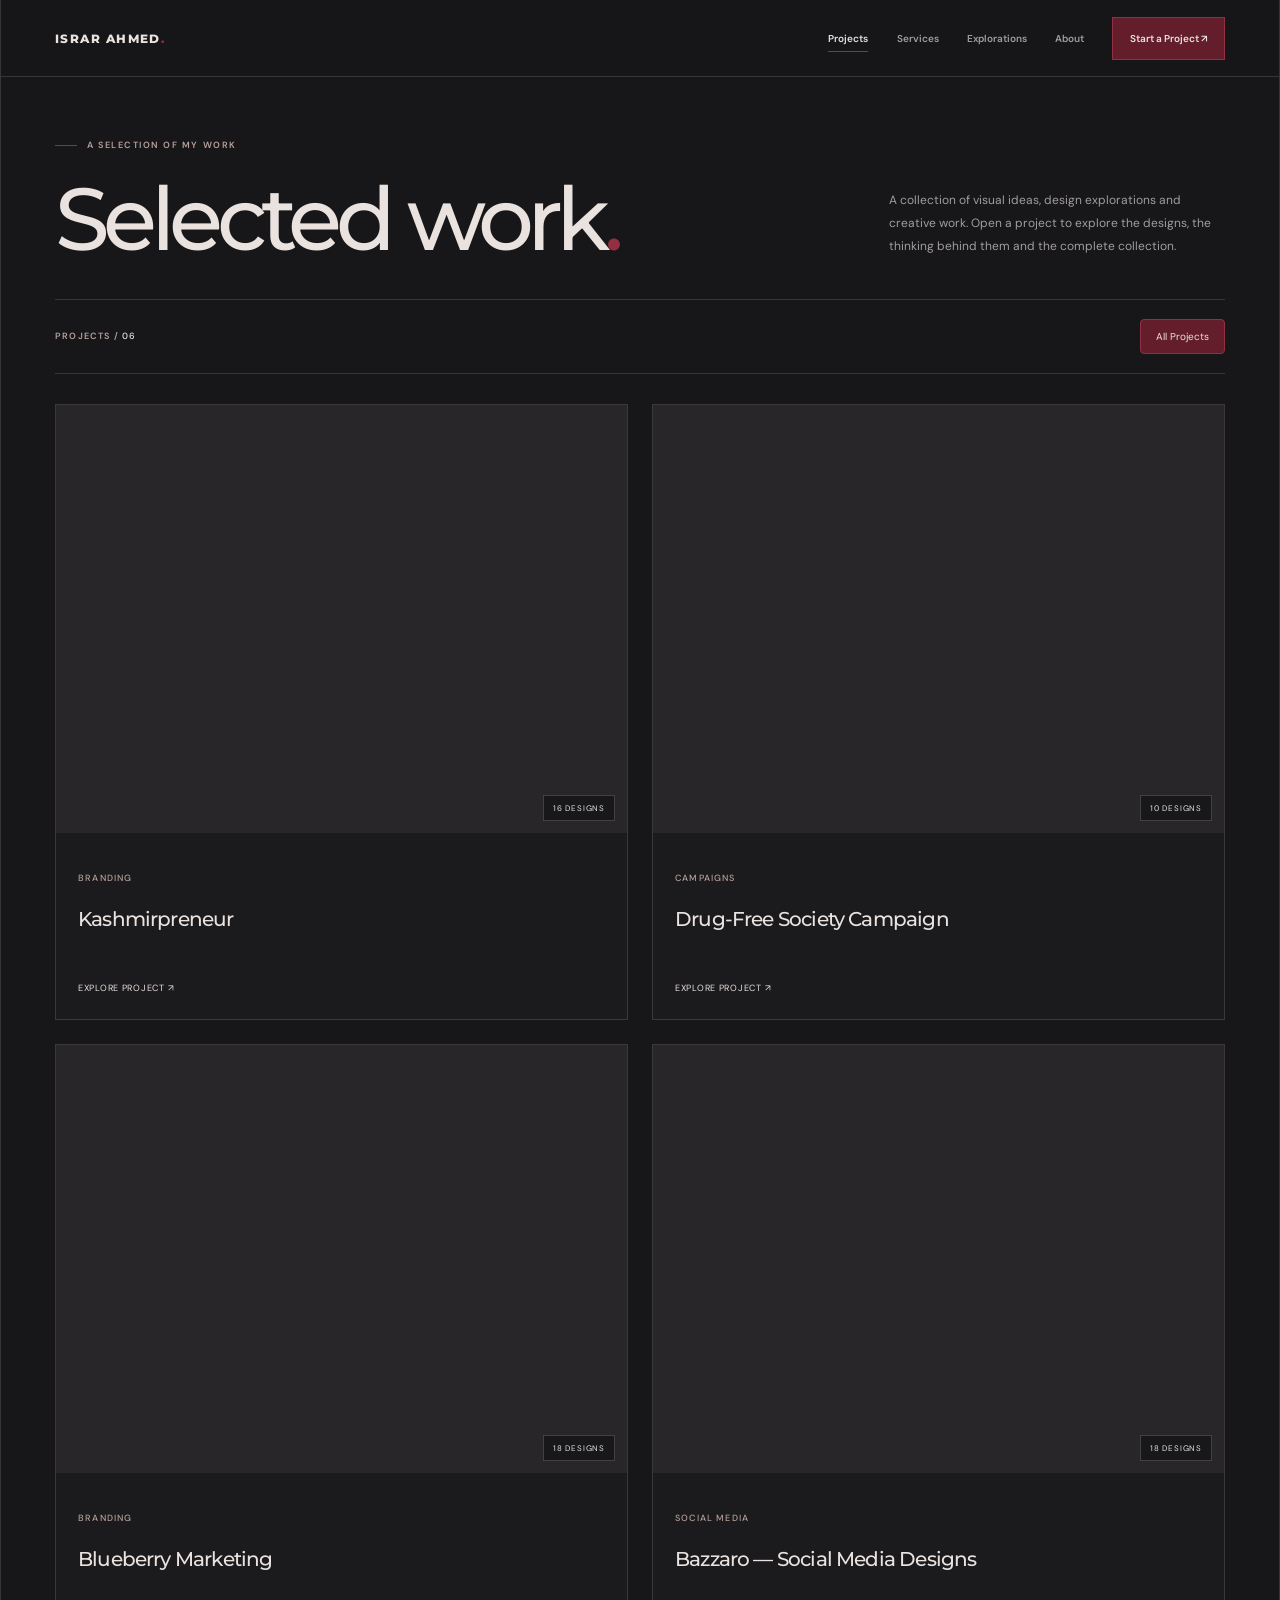
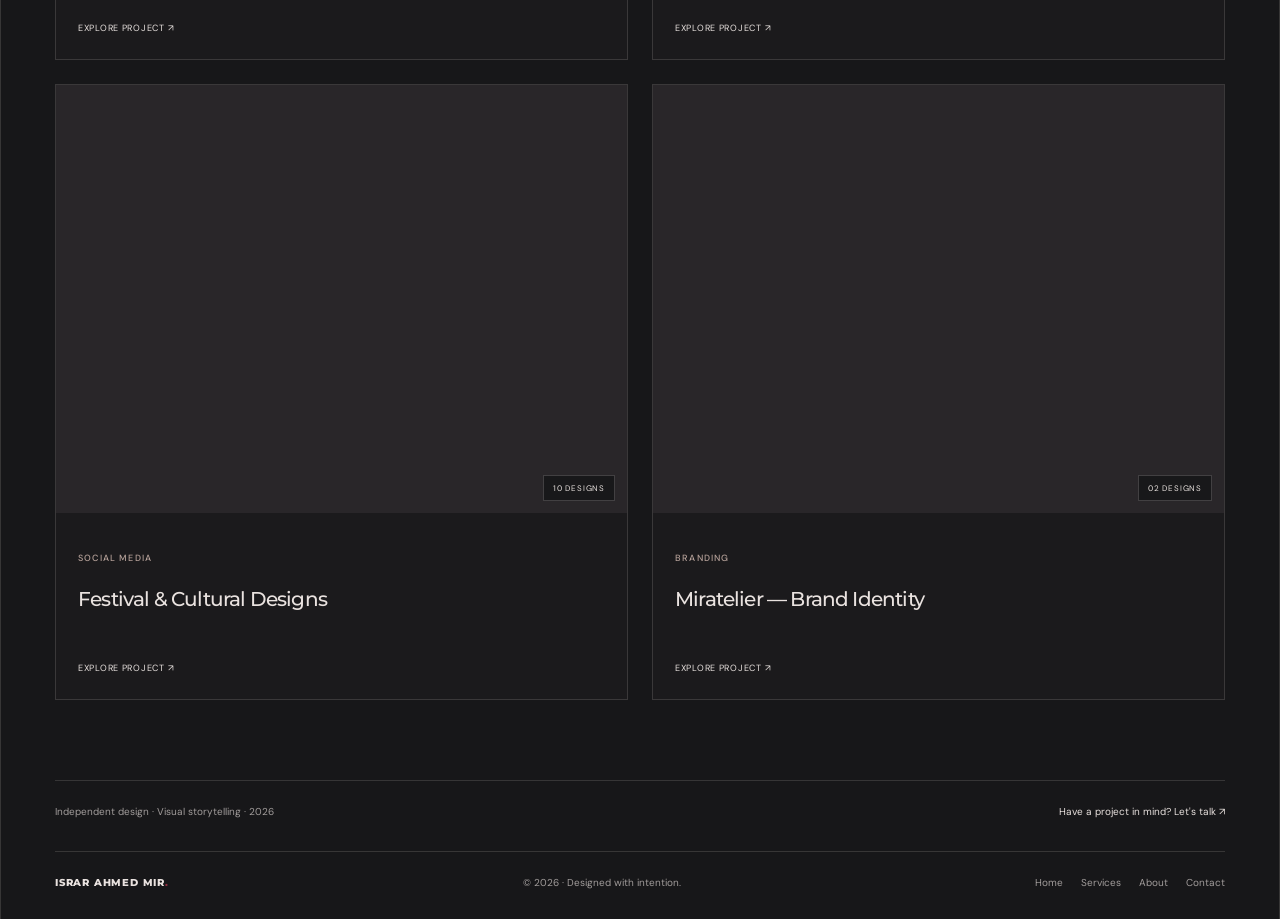
==== project.html @ 2434c694 "Add files via upload" ====
<!DOCTYPE html>
<html lang="en">
<head>
  <meta charset="UTF-8">
  <meta name="viewport" content="width=device-width, initial-scale=1.0">
  <meta name="theme-color" content="#171719">
  <meta name="description" content="Explore graphic design, brand identity, campaigns and visual storytelling by Israr Ahmed Mir.">
  <title>Selected Projects — Israr Ahmed Mir</title>

  <link rel="stylesheet" href="css/style.css">
  <link rel="stylesheet" href="css/projects.css">

  <link rel="preconnect" href="https://fonts.googleapis.com">
  <link rel="preconnect" href="https://fonts.gstatic.com" crossorigin>
  <link href="https://fonts.googleapis.com/css2?family=DM+Sans:wght@400;500;600;700&family=Montserrat:wght@400;500;600;700;800&display=swap" rel="stylesheet">

  <style>
    :root {
      --bg: #171719;
      --crimson: #641E2B;
      --ruby: #922F40;
      --charcoal: #292629;
      --ivory: #E9E2DF;
      --taupe: #B7A29A;
      --muted: rgba(233, 226, 223, .66);
      --line: rgba(233, 226, 223, .15);
      --content-width: 1260px;
    }

    * {
      box-sizing: border-box;
    }

    html {
      scroll-behavior: smooth;
      scroll-padding-top: 100px;
    }

    body {
      margin: 0;
      background: var(--bg);
      color: var(--ivory);
      font-family: "DM Sans", sans-serif;
      -webkit-font-smoothing: antialiased;
    }

    a {
      color: inherit;
      text-decoration: none;
    }

    .site-frame {
      width: min(100%, 1480px);
      min-height: 100vh;
      margin-inline: auto;
      border-inline: 1px solid var(--line);
      overflow: clip;
    }

    .container,
    .nav-inner {
      width: min(calc(100% - 108px), var(--content-width));
      margin-inline: auto;
    }

    /* HEADER — matches the other portfolio pages */

    .site-header {
      position: sticky;
      top: 0;
      z-index: 100;
      background: rgba(23, 23, 25, .94);
      backdrop-filter: blur(16px);
      border-bottom: 1px solid var(--line);
    }

    .nav-inner {
      min-height: 76px;
      display: flex;
      align-items: center;
      justify-content: space-between;
      gap: 24px;
    }

    .brand {
      flex-shrink: 0;
      font-family: "Montserrat", sans-serif;
      font-size: 12px;
      font-weight: 800;
      letter-spacing: .12em;
    }

    .brand-dot {
      color: var(--ruby);
    }

    .nav-links {
      display: flex;
      align-items: center;
      gap: clamp(18px, 2.2vw, 34px);
    }

    .nav-links a {
      position: relative;
      padding: 12px 0;
      color: var(--muted);
      font-size: 10px;
      font-weight: 600;
      transition: color .25s ease;
    }

    .nav-links a:not(.nav-cta)::after {
      content: "";
      position: absolute;
      right: 0;
      bottom: 5px;
      left: 0;
      height: 1px;
      background: var(--ruby);
      transform: scaleX(0);
      transform-origin: left;
      transition: transform .3s ease;
    }

    .nav-links a:hover,
    .nav-links a.active {
      color: var(--ivory);
    }

    .nav-links a:hover::after,
    .nav-links a.active::after {
      transform: scaleX(1);
    }

    .nav-links .nav-cta {
      padding: 14px 17px;
      border: 1px solid var(--ruby);
      background: var(--crimson);
      color: var(--ivory);
      transition: background .25s ease;
    }

    .nav-links .nav-cta:hover {
      background: var(--ruby);
    }

    .menu-toggle {
      display: none;
      width: 42px;
      height: 42px;
      border: 1px solid var(--line);
      background: transparent;
      color: var(--ivory);
      font-size: 21px;
      cursor: pointer;
    }

    /* PAGE INTRO */

    .projects-page {
      padding-top: 62px;
    }

    .page-kicker {
      display: flex;
      align-items: center;
      gap: 10px;
      margin: 0;
      color: var(--taupe);
      font-size: 9px;
      font-weight: 600;
      letter-spacing: .17em;
      text-transform: uppercase;
    }

    .page-kicker::before {
      content: "";
      width: 22px;
      height: 1px;
      background: var(--ruby);
    }

    .page-heading {
      display: grid;
      grid-template-columns: minmax(0, 1fr) minmax(170px, .42fr);
      align-items: end;
      gap: 35px;
      padding: 23px 0 35px;
    }

    .page-heading h1 {
      max-width: 800px;
      margin: 0;
      font-family: "Montserrat", sans-serif;
      font-size: clamp(52px, 7vw, 88px);
      font-weight: 500;
      line-height: 1.02;
      letter-spacing: -.075em;
    }

    .page-heading h1 span {
      color: var(--ruby);
    }

    .page-description {
      max-width: 430px;
      margin: 0 0 5px auto;
      color: var(--muted);
      font-size: 12px;
      line-height: 1.95;
    }

    /* DIVIDER AND SINGLE ALL-PROJECTS OPTION */

    .projects-toolbar {
      display: flex;
      justify-content: space-between;
      align-items: center;
      gap: 22px;
      padding: 19px 0;
      border-top: 1px solid var(--line);
      border-bottom: 1px solid var(--line);
    }

    .project-count {
      margin: 0;
      color: var(--taupe);
      font-size: 9px;
      font-weight: 600;
      letter-spacing: .13em;
      text-transform: uppercase;
    }

    .project-count strong {
      color: var(--ivory);
      font-weight: 500;
    }

    .project-filters {
      display: flex;
      align-items: center;
      gap: 0;
    }

    .project-filter {
      display: inline-flex;
      align-items: center;
      justify-content: center;
      min-height: 35px;
      padding: 0 15px;
      border: 1px solid var(--ruby);
      background: var(--crimson);
      color: var(--ivory);
      font: inherit;
      font-size: 10px;
      cursor: default;
    }

    /* PROJECT GRID — remove old tilted-folder decoration */

    #projects-grid,
    #projectsGrid,
    .projects-grid,
    .project-grid,
    #project-grid,
    #projects-container {
      display: grid;
      grid-template-columns: repeat(2, minmax(0, 1fr));
      align-items: stretch;
      gap: 24px;
      padding: 30px 0 80px;
    }

    .folder-grid {
      grid-template-columns: repeat(2, minmax(0, 1fr)) !important;
    }

    .folder-card,
    .project-card {
      position: relative;
      min-width: 0;
      overflow: hidden;
      border: 1px solid var(--line);
      border-radius: 0;
      background: #1B1A1C;
      box-shadow: none;
      transform: none;
      transition:
        border-color .3s ease,
        background .3s ease,
        transform .3s ease;
      animation: card-enter .65s both;
      animation-delay: calc(var(--card-index, 0) * 70ms);
    }

    .folder-card:hover,
    .project-card:hover {
      border-color: rgba(146, 47, 64, .8);
      background: #201D1F;
      transform: translateY(-4px);
      box-shadow: none;
    }

    .folder-link {
      display: flex;
      height: 100%;
      flex-direction: column;
      color: inherit;
    }

    /* Turn the old layered folder into a clean image area */

    .folder-artwork {
      position: relative;
      display: flex;
      align-items: center;
      justify-content: center;
      width: 100%;
      aspect-ratio: 4 / 3;
      overflow: hidden;
      padding: 0;
      border: 0;
      background: var(--charcoal);
      isolation: isolate;
    }

    .folder-tab,
    .folder-back,
    .folder-open-label {
      display: none !important;
    }

    .folder-front {
      position: absolute !important;
      inset: 0 !important;
      display: flex !important;
      align-items: center;
      justify-content: center;
      width: 100% !important;
      height: 100% !important;
      padding: 0 !important;
      overflow: hidden;
      border: 0 !important;
      background: transparent !important;
      box-shadow: none !important;
      transform: none !important;
    }

    .folder-front img,
    .folder-artwork > img:not(.folder-back),
    .folder-front img:not(.image-not-found) {
      display: block;
      width: 100%;
      height: 100%;
      max-width: 100%;
      max-height: 100%;
      object-fit: contain;
      object-position: center;
      padding: 0;
      border: 0;
      background: var(--charcoal);
      box-shadow: none;
      transform: none;
      transition: transform .55s ease;
    }

    .folder-card:hover .folder-front img {
      transform: scale(1.025);
    }

    .folder-front img.image-not-found {
      visibility: hidden;
    }

    .folder-count {
      position: absolute;
      right: 12px;
      bottom: 12px;
      z-index: 3;
      padding: 7px 9px;
      border: 1px solid rgba(233, 226, 223, .2);
      background: rgba(23, 23, 25, .9);
      color: var(--ivory);
      font-size: 8px;
      letter-spacing: .1em;
    }

    .folder-information {
      display: flex;
      flex: 1;
      flex-direction: column;
      align-items: flex-start;
      padding: 23px 22px 25px;
    }

    .folder-category {
      color: var(--taupe);
      font-size: 9px;
      font-weight: 500;
      letter-spacing: .13em;
      text-transform: uppercase;
    }

    .folder-information h2 {
      margin: 13px 0 10px;
      color: var(--ivory);
      font-family: "Montserrat", sans-serif;
      font-size: clamp(17px, 1.6vw, 22px);
      font-weight: 500;
      line-height: 1.4;
      letter-spacing: -.04em;
    }

    .project-preview {
      max-width: 520px;
      margin: 0;
      color: var(--muted);
      font-size: 11px;
      line-height: 1.9;
    }

    .folder-information::after {
      content: "EXPLORE PROJECT  ↗";
      display: block;
      margin-top: 22px;
      color: var(--ivory);
      font-size: 9px;
      letter-spacing: .08em;
      transition: color .25s ease;
    }

    .folder-card:hover .folder-information::after {
      color: var(--ruby);
    }

    .projects-empty {
      grid-column: 1 / -1;
      padding: 40px 0;
      color: var(--muted);
      font-size: 13px;
    }

    /* BOTTOM NOTE */

    .projects-footer-note {
      display: flex;
      justify-content: space-between;
      align-items: center;
      gap: 20px;
      padding: 22px 0 30px;
      border-top: 1px solid var(--line);
      color: var(--muted);
      font-size: 10px;
      line-height: 1.8;
    }

    .projects-footer-note a {
      color: var(--ivory);
      transition: color .25s ease;
    }

    .projects-footer-note a:hover {
      color: var(--taupe);
    }

    /* FOOTER */

    .site-footer {
      display: flex;
      justify-content: space-between;
      align-items: center;
      flex-wrap: wrap;
      gap: 20px;
      padding: 24px 0 30px;
      border-top: 1px solid var(--line);
    }

    .footer-brand {
      font-family: "Montserrat", sans-serif;
      font-size: 10px;
      font-weight: 800;
      letter-spacing: .08em;
    }

    .site-footer p {
      margin: 0;
      color: var(--muted);
      font-size: 10px;
    }

    .footer-links {
      display: flex;
      flex-wrap: wrap;
      gap: 18px;
    }

    .footer-links a {
      color: var(--muted);
      font-size: 10px;
      transition: color .25s ease;
    }

    .footer-links a:hover {
      color: var(--ivory);
    }

    /* ANIMATIONS */

    .reveal {
      opacity: 0;
      transform: translateY(22px);
      transition:
        opacity .7s ease,
        transform .7s cubic-bezier(.2, .7, .2, 1);
    }

    .reveal.is-visible {
      opacity: 1;
      transform: translateY(0);
    }

    @keyframes card-enter {
      from {
        opacity: 0;
        transform: translateY(16px);
      }
      to {
        opacity: 1;
        transform: translateY(0);
      }
    }

    /* TABLET */

    @media (max-width: 900px) {
      .container,
      .nav-inner {
        width: calc(100% - 64px);
      }

      .page-heading {
        grid-template-columns: 1fr;
        gap: 20px;
      }

      .page-description {
        margin: 0;
      }

      #projects-grid,
      #projectsGrid,
      .projects-grid,
      .project-grid,
      #project-grid,
      #projects-container,
      .folder-grid {
        grid-template-columns: repeat(2, minmax(0, 1fr)) !important;
        gap: 16px;
      }

      .folder-information {
        padding: 19px 16px 21px;
      }
    }

    /* MOBILE */

    @media (max-width: 680px) {
      html {
        scroll-padding-top: 78px;
      }

      .container,
      .nav-inner {
        width: calc(100% - 40px);
      }

      .nav-inner {
        min-height: 70px;
      }

      .menu-toggle {
        display: inline-flex;
        align-items: center;
        justify-content: center;
      }

      .nav-links {
        position: absolute;
        top: 100%;
        right: 0;
        left: 0;
        display: none;
        flex-direction: column;
        align-items: stretch;
        gap: 0;
        padding: 12px 20px 20px;
        border-bottom: 1px solid var(--line);
        background: rgba(23, 23, 25, .98);
      }

      .nav-links.is-open {
        display: flex;
      }

      .nav-links a {
        padding: 14px 0;
        border-bottom: 1px solid rgba(233, 226, 223, .07);
      }

      .nav-links a::after {
        display: none;
      }

      .nav-links .nav-cta {
        margin-top: 10px;
        padding: 14px !important;
        text-align: center;
      }

      .projects-page {
        padding-top: 42px;
      }

      .page-heading {
        padding: 20px 0 26px;
      }

      .page-heading h1 {
        font-size: clamp(44px, 12vw, 65px);
      }

      .page-description {
        font-size: 11px;
      }

      .projects-toolbar {
        align-items: center;
      }

      #projects-grid,
      #projectsGrid,
      .projects-grid,
      .project-grid,
      #project-grid,
      #projects-container,
      .folder-grid {
        grid-template-columns: 1fr !important;
        gap: 18px;
        padding-top: 22px;
        padding-bottom: 50px;
      }

      .folder-artwork {
        aspect-ratio: 4 / 3;
      }

      .folder-information {
        padding: 20px 18px 22px;
      }

      .folder-information h2 {
        font-size: 20px;
      }

      .projects-footer-note,
      .site-footer {
        align-items: flex-start;
        flex-direction: column;
      }
    }

    @media (prefers-reduced-motion: reduce) {
      html {
        scroll-behavior: auto;
      }

      *,
      *::before,
      *::after {
        animation-duration: .01ms !important;
        animation-iteration-count: 1 !important;
        transition-duration: .01ms !important;
      }

      .reveal {
        opacity: 1;
        transform: none;
      }
    }
  </style>
</head>

<body>
  <div class="site-frame">

    <!-- HEADER: same navigation style, without Clients -->
    <header class="site-header">
      <nav class="nav-inner" aria-label="Main navigation">
        <a class="brand" href="index.html">
          ISRAR AHMED<span class="brand-dot">.</span>
        </a>

        <button
          class="menu-toggle"
          id="menuToggle"
          type="button"
          aria-label="Open navigation menu"
          aria-expanded="false"
          aria-controls="mainNavigation"
        >☰</button>

        <div class="nav-links" id="mainNavigation">
          <a class="active" href="projects.html">Projects</a>
          <a href="services.html">Services</a>
          <a href="projects.html#projects-grid">Explorations</a>
          <a href="about.html">About</a>
          <a href="contact.html" class="nav-cta">Start a Project ↗</a>
        </div>
      </nav>
    </header>

    <main class="container projects-page">

      <!-- PAGE TITLE -->
      <section aria-labelledby="pageTitle">
        <p class="page-kicker reveal">A SELECTION OF MY WORK</p>

        <div class="page-heading reveal">
          <h1 id="pageTitle">
            Selected work<span>.</span>
          </h1>

          <p class="page-description">
            A collection of visual ideas, design explorations and
            creative work. Open a project to explore the designs,
            the thinking behind them and the complete collection.
          </p>
        </div>
      </section>

      <!-- DIVIDER, COUNT AND ONE OPTION ONLY -->
      <section aria-label="Project collection">
        <div class="projects-toolbar reveal">
          <p class="project-count">
            PROJECTS / <strong id="projectCount">06</strong>
          </p>

          <div class="project-filters" aria-label="Project selection">
            <span class="project-filter" aria-current="true">
              All Projects
            </span>
          </div>
        </div>

        <!-- projects.js inserts your existing project folders here -->
        <div id="projects-grid" class="folder-grid"></div>

        <div class="projects-footer-note reveal">
          <span>Independent design · Visual storytelling · 2026</span>
          <a href="services.html">Have a project in mind? Let's talk ↗</a>
        </div>
      </section>

      <footer class="site-footer">
        <a class="footer-brand" href="index.html">
          ISRAR AHMED MIR<span class="brand-dot">.</span>
        </a>

        <p>© <span id="currentYear">2026</span> · Designed with intention.</p>

        <div class="footer-links">
          <a href="index.html">Home</a>
          <a href="services.html">Services</a>
          <a href="about.html">About</a>
          <a href="index.html#contact">Contact</a>
        </div>
      </footer>

    </main>
  </div>

  <!-- Existing project data and detail-link logic -->
  <script src="js/projects.js"></script>

  <script>
    /* MOBILE NAVIGATION */
    const menuToggle = document.getElementById("menuToggle");
    const mainNavigation = document.getElementById("mainNavigation");

    menuToggle.addEventListener("click", () => {
      const isOpen = mainNavigation.classList.toggle("is-open");

      menuToggle.setAttribute("aria-expanded", String(isOpen));
      menuToggle.setAttribute(
        "aria-label",
        isOpen ? "Close navigation menu" : "Open navigation menu"
      );
      menuToggle.textContent = isOpen ? "×" : "☰";
    });

    mainNavigation.querySelectorAll("a").forEach((link) => {
      link.addEventListener("click", () => {
        mainNavigation.classList.remove("is-open");
        menuToggle.setAttribute("aria-expanded", "false");
        menuToggle.setAttribute("aria-label", "Open navigation menu");
        menuToggle.textContent = "☰";
      });
    });

    /* REVEAL ELEMENTS AS THEY ENTER THE VIEWPORT */
    const revealElements = document.querySelectorAll(".reveal");

    if ("IntersectionObserver" in window) {
      const revealObserver = new IntersectionObserver(
        (entries, observer) => {
          entries.forEach((entry) => {
            if (entry.isIntersecting) {
              entry.target.classList.add("is-visible");
              observer.unobserve(entry.target);
            }
          });
        },
        {
          threshold: 0.1,
          rootMargin: "0px 0px -25px 0px"
        }
      );

      revealElements.forEach((element) => {
        revealObserver.observe(element);
      });
    } else {
      revealElements.forEach((element) => {
        element.classList.add("is-visible");
      });
    }

    /* UPDATE THE PROJECT COUNT AFTER projects.js RENDERS THE CARDS */
    function updateProjectCount() {
      const grid = document.getElementById("projects-grid");
      const count = document.getElementById("projectCount");

      if (!grid || !count) return;

      const cards = grid.querySelectorAll(".folder-card, .project-card");
      count.textContent = String(cards.length).padStart(2, "0");
    }

    updateProjectCount();

    const projectGrid = document.getElementById("projects-grid");

    if (projectGrid && "MutationObserver" in window) {
      const projectObserver = new MutationObserver(updateProjectCount);
      projectObserver.observe(projectGrid, { childList: true });
    }

    /* CURRENT YEAR */
    document.getElementById("currentYear").textContent =
      new Date().getFullYear();
  </script>
</body>
</html>
---- css/projects.css ----
/* Project gallery: responsive folder layout */

* {
  box-sizing: border-box;
}

.projects-page,
.projects-main,
.projects-section {
  width: 100%;
  min-width: 0;
}

.projects-main,
.projects-section {
  max-width: 1440px;
  margin-inline: auto;
  padding-inline: clamp(20px, 4vw, 64px);
}

.folder-grid,
#projects-grid,
#projectsGrid,
.project-grid,
#project-grid,
#projects-container {
  display: grid;
  grid-template-columns: repeat(2, minmax(0, 1fr));
  gap: clamp(24px, 3vw, 48px);
  width: 100%;
  align-items: start;
}

.folder-card {
  min-width: 0;
  width: 100%;
  margin: 0;
}

.folder-link {
  display: block;
  color: inherit;
  text-decoration: none;
}

.folder-artwork {
  position: relative;
  width: 100%;
  aspect-ratio: 4 / 3;
  isolation: isolate;
  perspective: 1000px;
  margin-bottom: 16px;
}

.folder-tab {
  position: absolute;
  z-index: 0;
  left: 7%;
  top: 3%;
  width: 34%;
  height: 9%;
  border-radius: 8px 8px 0 0;
  background: #641e2b;
}

.folder-back {
  position: absolute;
  z-index: 1;
  top: 7%;
  left: 5%;
  width: 90%;
  height: 88%;
  object-fit: contain;
  object-position: center;
  padding: 4%;
  background: #292629;
  border: 1px solid rgba(233, 226, 223, 0.15);
  box-shadow: 0 12px 28px rgba(0, 0, 0, 0.25);
  transition: transform 300ms ease;
}

.folder-back-1 {
  transform: rotate(-5deg) translate(-2%, 1%);
}

.folder-back-2 {
  transform: rotate(4deg) translate(2%, 0);
}

.folder-front {
  position: absolute;
  z-index: 2;
  inset: 6% 7% 5% 7%;
  display: flex;
  align-items: center;
  justify-content: center;
  overflow: hidden;
  background: #292629;
  border: 1px solid rgba(233, 226, 223, 0.2);
  box-shadow: 0 18px 42px rgba(0, 0, 0, 0.3);
  transition: transform 300ms ease, box-shadow 300ms ease;
}

.folder-front img {
  display: block;
  width: 100%;
  height: 100%;
  object-fit: contain;
  object-position: center;
  background: #171719;
}

.folder-front img.image-not-found {
  display: none;
}

.folder-open-label,
.folder-count {
  position: absolute;
  z-index: 3;
  bottom: 8%;
  padding: 8px 10px;
  font-size: 10px;
  letter-spacing: 0.1em;
  color: #e9e2df;
  background: rgba(23, 23, 25, 0.88);
}

.folder-open-label {
  left: 9%;
  opacity: 0;
  transform: translateY(5px);
  transition: opacity 250ms ease, transform 250ms ease;
}

.folder-count {
  right: 9%;
}

.folder-information {
  display: grid;
  gap: 8px;
}

.folder-category {
  width: fit-content;
  color: #b7a29a;
  font-size: 10px;
  letter-spacing: 0.15em;
  text-transform: uppercase;
}

.folder-information h2 {
  margin: 0;
  color: #e9e2df;
  font-size: clamp(18px, 1.5vw, 24px);
  line-height: 1.2;
  font-weight: 500;
}

.folder-information p {
  max-width: 60ch;
  margin: 0;
  color: #b7a29a;
  font-size: 13px;
  line-height: 1.6;
}

.folder-link:hover .folder-front,
.folder-link:focus-visible .folder-front {
  transform: translateY(-5px);
  box-shadow: 0 24px 50px rgba(0, 0, 0, 0.4);
}

.folder-link:hover .folder-back-1,
.folder-link:focus-visible .folder-back-1 {
  transform: rotate(-8deg) translate(-4%, -1%);
}

.folder-link:hover .folder-back-2,
.folder-link:focus-visible .folder-back-2 {
  transform: rotate(7deg) translate(4%, -1%);
}

.folder-link:hover .folder-open-label,
.folder-link:focus-visible .folder-open-label {
  opacity: 1;
  transform: translateY(0);
}

.folder-link:focus-visible {
  outline: 2px solid #922f40;
  outline-offset: 5px;
}

.projects-empty {
  grid-column: 1 / -1;
  color: #b7a29a;
  padding-block: 48px;
}

/* Individual project page */

#project-detail,
.project-detail {
  width: 100%;
  max-width: 1440px;
  margin-inline: auto;
  padding: 32px clamp(20px, 4vw, 64px) 80px;
}

.detail-heading {
  max-width: 900px;
  margin-bottom: 40px;
}

.detail-back {
  display: inline-block;
  margin-bottom: 36px;
  color: #b7a29a;
  text-decoration: none;
  font-size: 11px;
  letter-spacing: 0.12em;
}

.detail-category {
  color: #b7a29a;
  font-size: 11px;
  letter-spacing: 0.15em;
  text-transform: uppercase;
}

.detail-heading h1 {
  margin: 8px 0 14px;
  color: #e9e2df;
  font-size: clamp(36px, 6vw, 76px);
  line-height: 0.98;
}

.detail-heading > p:not(.detail-category) {
  max-width: 65ch;
  color: #b7a29a;
  line-height: 1.7;
}

.detail-heading > span {
  color: #922f40;
  font-size: 11px;
  letter-spacing: 0.12em;
}

.detail-gallery {
  display: grid;
  grid-template-columns: repeat(2, minmax(0, 1fr));
  gap: clamp(16px, 2vw, 32px);
  align-items: start;
}

.detail-image {
  min-width: 0;
  margin: 0;
  padding: 12px;
  background: #202022;
  border: 1px solid rgba(233, 226, 223, 0.1);
}

.detail-image img {
  display: block;
  width: 100%;
  height: auto;
  max-height: 85vh;
  object-fit: contain;
  background: #171719;
}

.detail-image figcaption {
  padding-top: 10px;
  color: #b7a29a;
  font-size: 10px;
  letter-spacing: 0.12em;
}

.detail-image.broken-image {
  display: none;
}

.project-not-found {
  padding-block: 80px;
  color: #e9e2df;
}

.project-not-found a {
  color: #b7a29a;
}

@media (min-width: 1500px) {
  .folder-grid,
  #projects-grid,
  #projectsGrid,
  .project-grid,
  #project-grid,
  #projects-container {
    gap: 48px;
  }
}

@media (max-width: 760px) {
  .projects-main,
  .projects-section {
    padding-inline: 18px;
  }

  .folder-grid,
  #projects-grid,
  #projectsGrid,
  .project-grid,
  #project-grid,
  #projects-container {
    grid-template-columns: minmax(0, 1fr);
    gap: 32px;
  }

  .folder-artwork {
    aspect-ratio: 4 / 3;
  }

  .folder-information h2 {
    font-size: 21px;
  }

  .folder-open-label {
    opacity: 1;
    transform: none;
  }

  .detail-gallery {
    grid-template-columns: minmax(0, 1fr);
    gap: 20px;
  }

  #project-detail,
  .project-detail {
    padding: 24px 18px 56px;
  }

  .detail-image {
    padding: 8px;
  }

  .detail-image img {
    max-height: none;
  }
}

@media (prefers-reduced-motion: reduce) {
  .folder-front,
  .folder-back,
  .folder-open-label {
    transition: none;
  }
}


/* =========================================
   PROJECT DETAIL — MASONRY GALLERY
   Preserves each design's original ratio
========================================= */

#project-detail,
.project-detail {
  width: 100% !important;
  max-width: 1600px !important;
  margin: 0 auto !important;
  padding: 36px clamp(20px, 4vw, 64px) 80px !important;
  display: block !important;
}

.detail-heading {
  width: 100%;
  max-width: 1000px;
  margin: 0 0 36px;
}

.detail-heading h1 {
  max-width: 1000px;
  font-size: clamp(36px, 5vw, 72px);
  line-height: 1.02;
}

/* Masonry layout: images flow into columns */
.detail-gallery {
  display: block !important;
  width: 100%;
  column-count: 3;
  column-gap: clamp(14px, 2vw, 28px);
}

.detail-image {
  display: inline-block;
  vertical-align: top;
  width: 100%;
  margin: 0 0 clamp(14px, 2vw, 28px);
  padding: 10px;
  break-inside: avoid;
  page-break-inside: avoid;
  background: #202022;
  border: 1px solid rgba(233, 226, 223, 0.12);
  overflow: hidden;
}

.detail-image img {
  display: block;
  width: 100%;
  height: auto !important;
  max-height: none !important;
  object-fit: contain;
  object-position: center;
  background: #171719;
}

.detail-image figcaption {
  padding: 10px 2px 2px;
  color: #b7a29a;
  font-size: 10px;
  letter-spacing: 0.12em;
}

/* Medium screens */
@media (max-width: 1000px) {
  .detail-gallery {
    column-count: 2;
  }
}

/* Phones */
@media (max-width: 600px) {
  #project-detail,
  .project-detail {
    padding: 24px 14px 48px !important;
  }

  .detail-heading {
    margin-bottom: 24px;
  }

  .detail-gallery {
    column-count: 1;
    column-gap: 0;
  }

  .detail-image {
    padding: 8px;
    margin-bottom: 16px;
  }
}

/* =========================================
   PORTFOLIO REFINEMENT
   Hover descriptions, filter buttons, grid
========================================= */

/* 1. Responsive project grid */
.folder-grid {
  display: grid;
  grid-template-columns: repeat(3, minmax(0, 1fr));
  gap: clamp(18px, 2.2vw, 34px);
  align-items: start;
  width: 100%;
}

/* Prevent individual cards from forcing oversized columns */
.folder-grid > .folder-card {
  min-width: 0;
  width: 100%;
}

/* Keep folder artwork inside its own column */
.folder-card .folder-artwork {
  width: 100%;
  min-width: 0;
}

/* 2. Hide descriptions until the information area is hovered */
.folder-information p {
  opacity: 0;
  max-height: 0;
  overflow: hidden;
  margin-top: 0;
  margin-bottom: 0;
  transform: translateY(-6px);
  transition:
    opacity 260ms ease,
    transform 260ms ease,
    max-height 350ms ease,
    margin 260ms ease;
  pointer-events: none;
}

/* Reveal the description when hovering over the project title/info */
.folder-information:hover p,
.folder-information:focus-within p {
  opacity: 1;
  max-height: 260px;
  margin-top: 10px;
  transform: translateY(0);
  pointer-events: auto;
}

/* Make project titles feel interactive */
.folder-information h2 {
  cursor: pointer;
  transition: color 220ms ease;
}

.folder-information:hover h2,
.folder-information h2:focus {
  color: #B7A29A;
}

/* 3. Give filter buttons the portfolio colour palette */
[data-filter],
.filter-button,
.filter-btn,
.project-filter {
  appearance: none;
  -webkit-appearance: none;
  background: #292629;
  color: #E9E2DF;
  border: 1px solid #641E2B;
  border-radius: 4px;
  padding: 8px 13px;
  font: inherit;
  cursor: pointer;
  transition:
    background 220ms ease,
    color 220ms ease,
    border-color 220ms ease,
    transform 220ms ease;
}

[data-filter]:hover,
.filter-button:hover,
.filter-btn:hover,
.project-filter:hover {
  background: #641E2B;
  color: #E9E2DF;
  border-color: #922F40;
}

[data-filter].active,
.filter-button.active,
.filter-btn.active,
.project-filter.active {
  background: #641E2B;
  color: #E9E2DF;
  border-color: #922F40;
}

/* Keyboard accessibility */
[data-filter]:focus-visible,
.filter-button:focus-visible,
.filter-btn:focus-visible,
.project-filter:focus-visible {
  outline: 2px solid #B7A29A;
  outline-offset: 3px;
}

/* 4. Medium screens: two columns */
@media (max-width: 1050px) {
  .folder-grid {
    grid-template-columns: repeat(2, minmax(0, 1fr));
  }
}

/* 5. Phones: one column and always-visible descriptions */
@media (max-width: 620px) {
  .folder-grid {
    grid-template-columns: minmax(0, 1fr);
    gap: 30px;
  }

  .folder-information p {
    opacity: 1;
    max-height: none;
    overflow: visible;
    margin-top: 8px;
    transform: none;
    pointer-events: auto;
  }

  .folder-information h2 {
    cursor: default;
  }
}

/* Respect reduced-motion preferences */
@media (prefers-reduced-motion: reduce) {
  .folder-information p,
  .folder-information h2,
  [data-filter],
  .filter-button,
  .filter-btn,
  .project-filter {
    transition: none;
  }
}

/* ==========================================
   RESPONSIVE PROJECT DETAIL PAGE
   Adapts to browser width and zoom
========================================== */

/* Keep the detail page within the viewport */
#project-detail,
.project-detail {
  width: min(100% - 48px, 1440px);
  margin-inline: auto;
  box-sizing: border-box;
}

/* Project heading: readable width, not stretched */
.detail-heading {
  width: 100%;
  max-width: 900px;
  margin: 0 auto clamp(28px, 4vw, 52px) 0;
  box-sizing: border-box;
}

/* Fluid project title */
.detail-heading h1 {
  font-size: clamp(2.2rem, 5.5vw, 5rem);
  line-height: 1.08;
  overflow-wrap: anywhere;
  margin-block: 12px 18px;
}

/* Description scales gently and stays readable */
.detail-heading > p:not(.detail-category) {
  width: 100%;
  max-width: 680px;
  font-size: clamp(0.95rem, 1.15vw, 1.1rem);
  line-height: 1.8;
  overflow-wrap: break-word;
}

/* Responsive gallery */
.detail-gallery {
  display: grid;
  grid-template-columns: repeat(3, minmax(0, 1fr));
  gap: clamp(14px, 2vw, 28px);
  align-items: start;
  width: 100%;
  box-sizing: border-box;
}

/* Each design keeps its original proportions */
.detail-gallery .detail-image {
  width: 100%;
  min-width: 0;
  margin: 0;
  box-sizing: border-box;
}

.detail-gallery .detail-image img {
  display: block;
  width: 100%;
  max-width: 100%;
  height: auto;
  object-fit: contain;
}

/* Captions wrap instead of stretching the layout */
.detail-gallery .detail-image figcaption {
  max-width: 100%;
  overflow-wrap: anywhere;
}

/* Medium screens and browser zoom */
@media (max-width: 1000px) {
  #project-detail,
  .project-detail {
    width: min(100% - 36px, 900px);
  }

  .detail-gallery {
    grid-template-columns: repeat(2, minmax(0, 1fr));
  }

  .detail-heading {
    max-width: 100%;
  }
}

/* Narrow screens and phones */
@media (max-width: 600px) {
  #project-detail,
  .project-detail {
    width: calc(100% - 32px);
  }

  .detail-heading {
    margin-bottom: 28px;
  }

  .detail-heading h1 {
    font-size: clamp(2rem, 9vw, 3.2rem);
  }

  .detail-heading > p:not(.detail-category) {
    font-size: 0.95rem;
    line-height: 1.75;
  }

  .detail-gallery {
    grid-template-columns: minmax(0, 1fr);
    gap: 22px;
  }
}
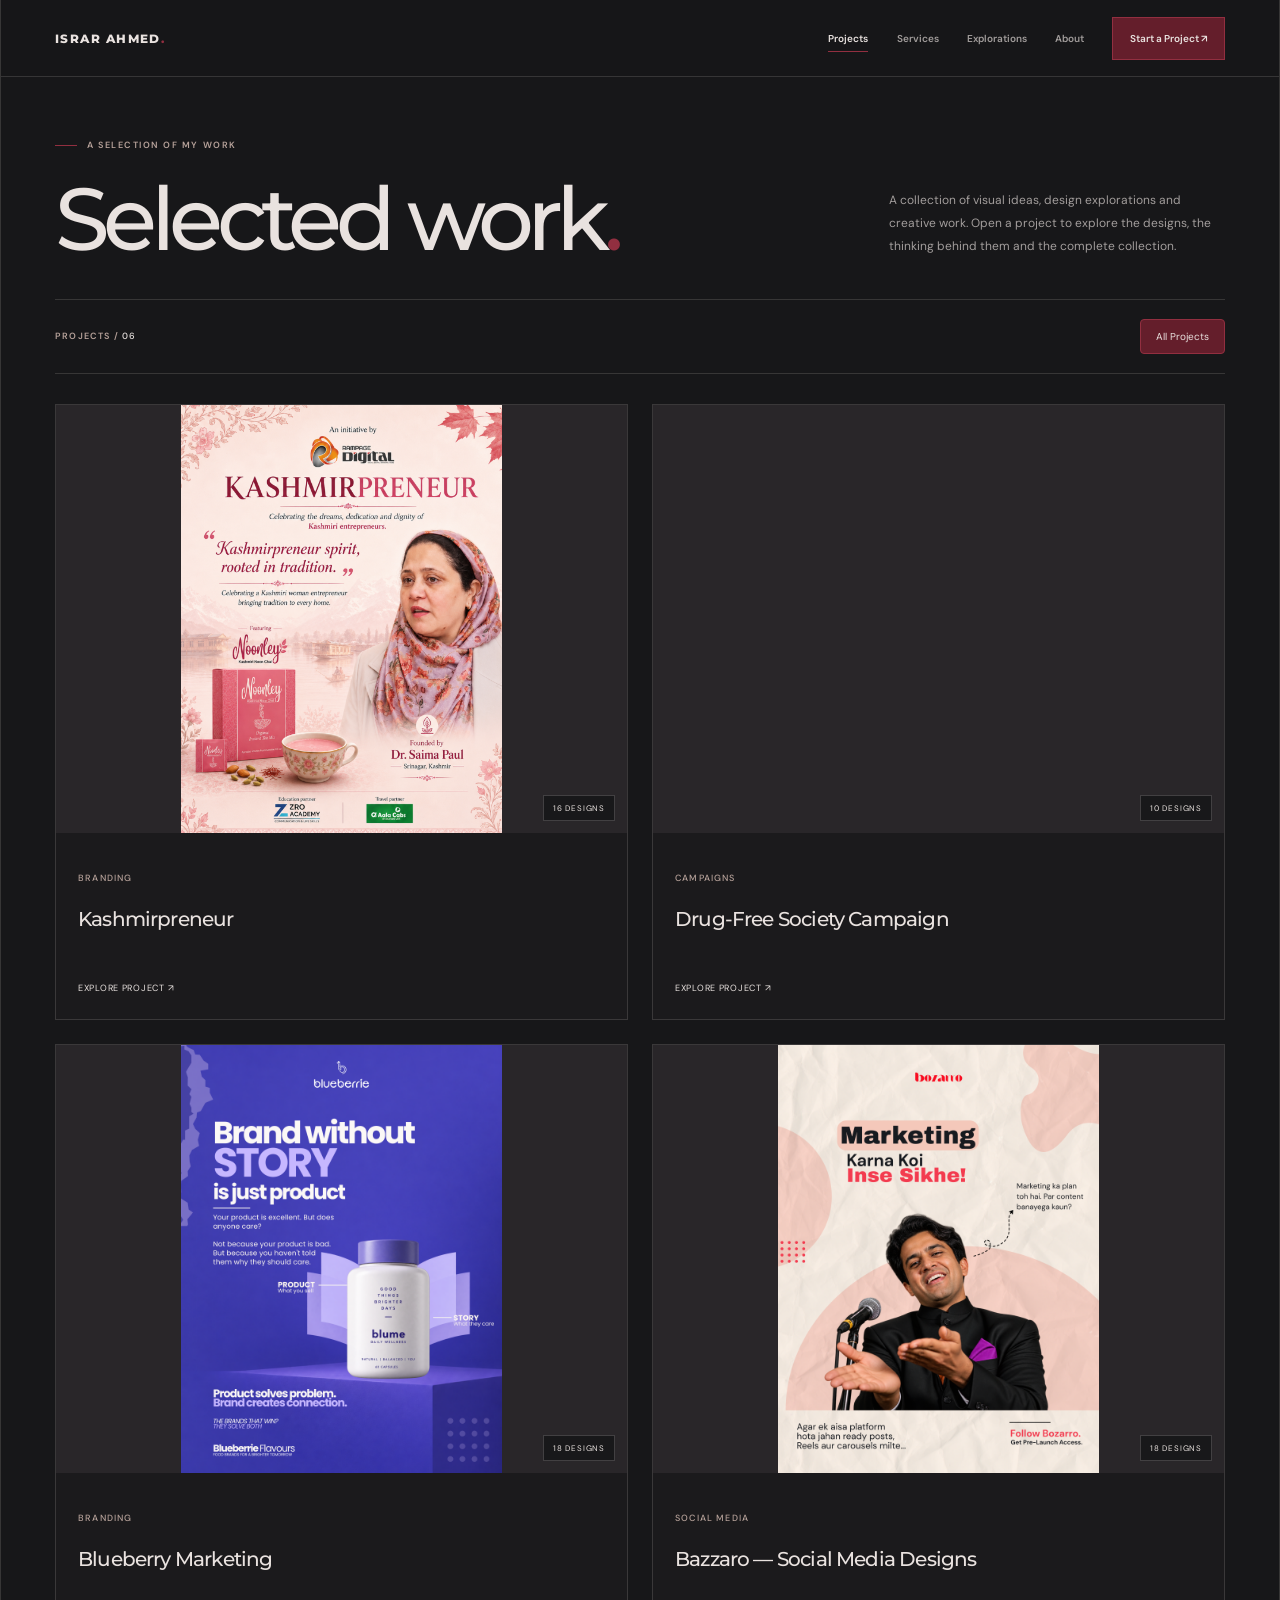
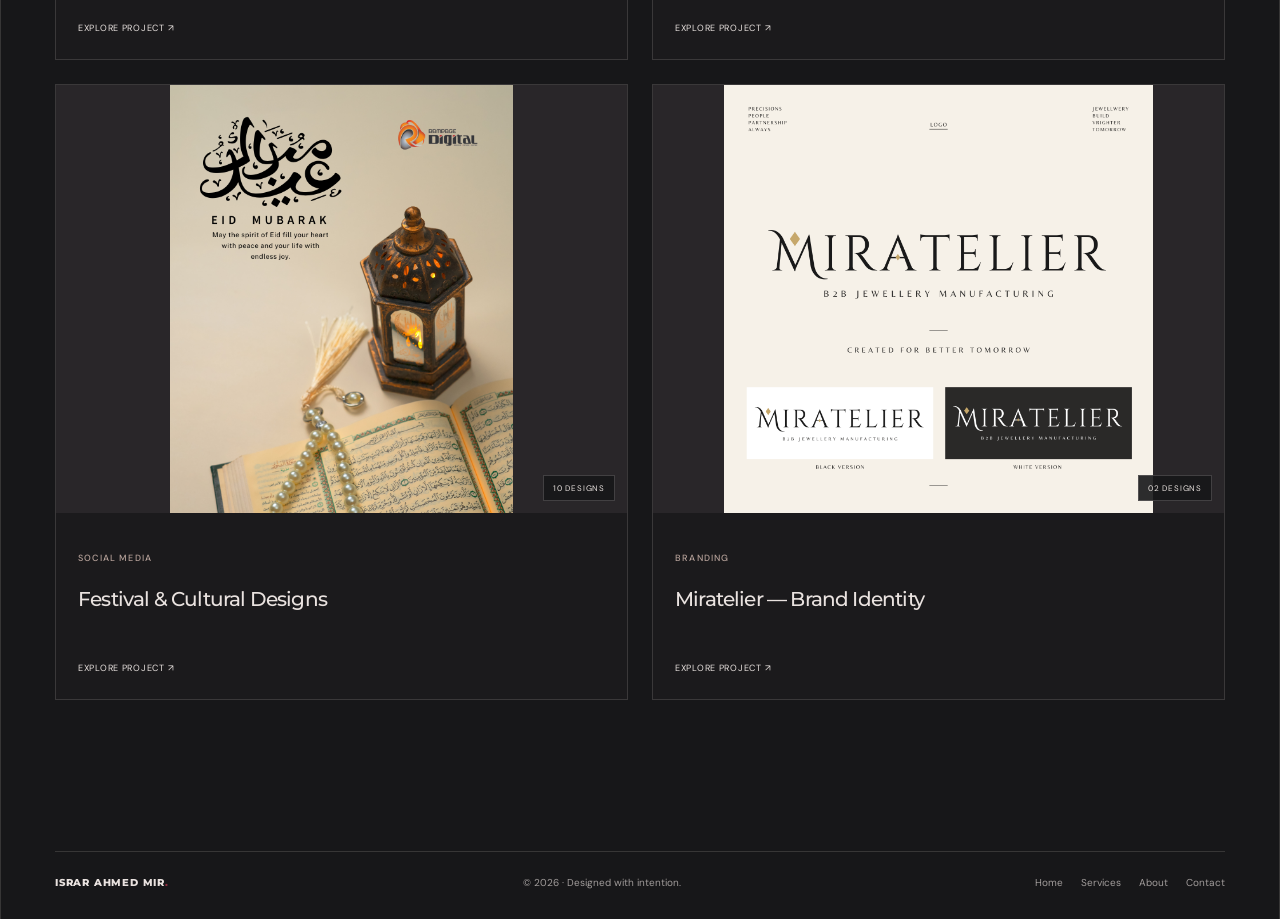
==== commit 8f6763da: "Update project.html" ====
--- a/project.html
+++ b/project.html
@@ -782,7 +782,7 @@
   </div>
 
   <!-- Existing project data and detail-link logic -->
-  <script src="js/projects.js"></script>
+  <script src="js/projects.js" defer></script>
 
   <script>
     /* MOBILE NAVIGATION */
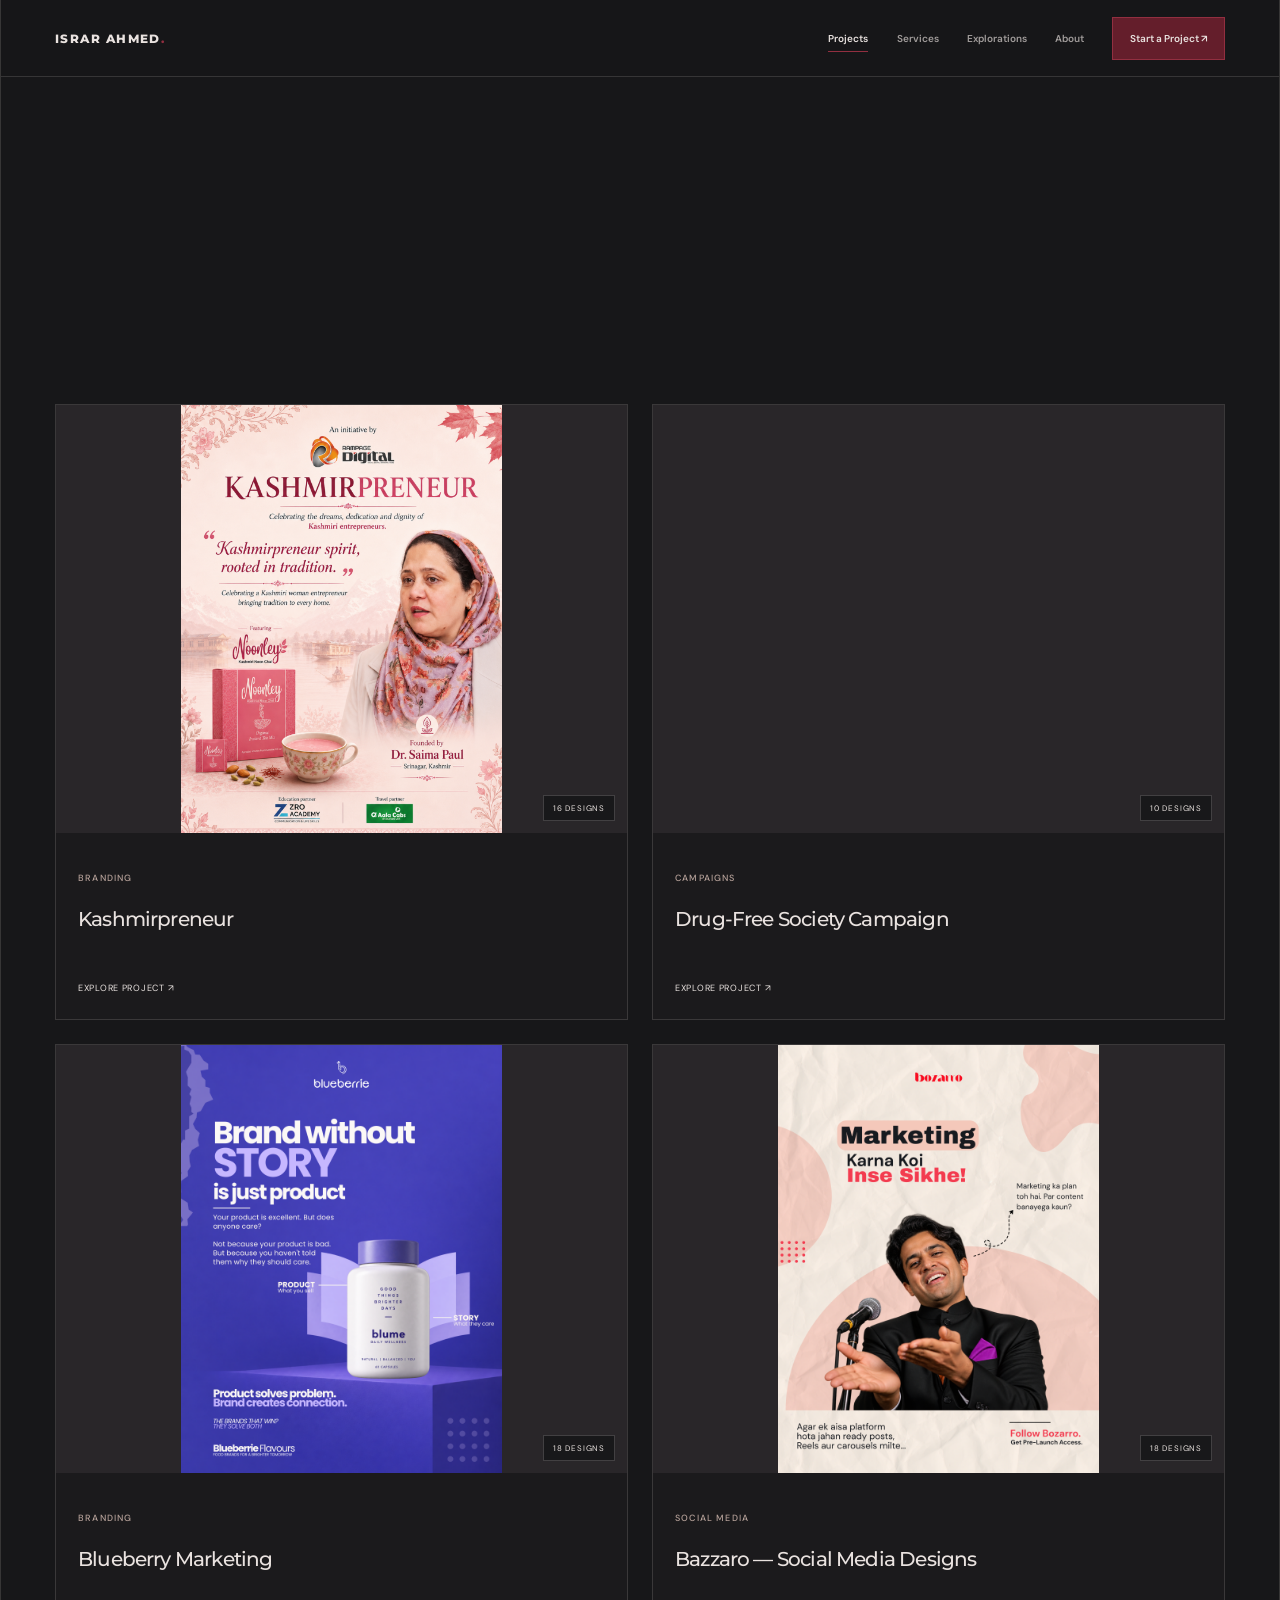
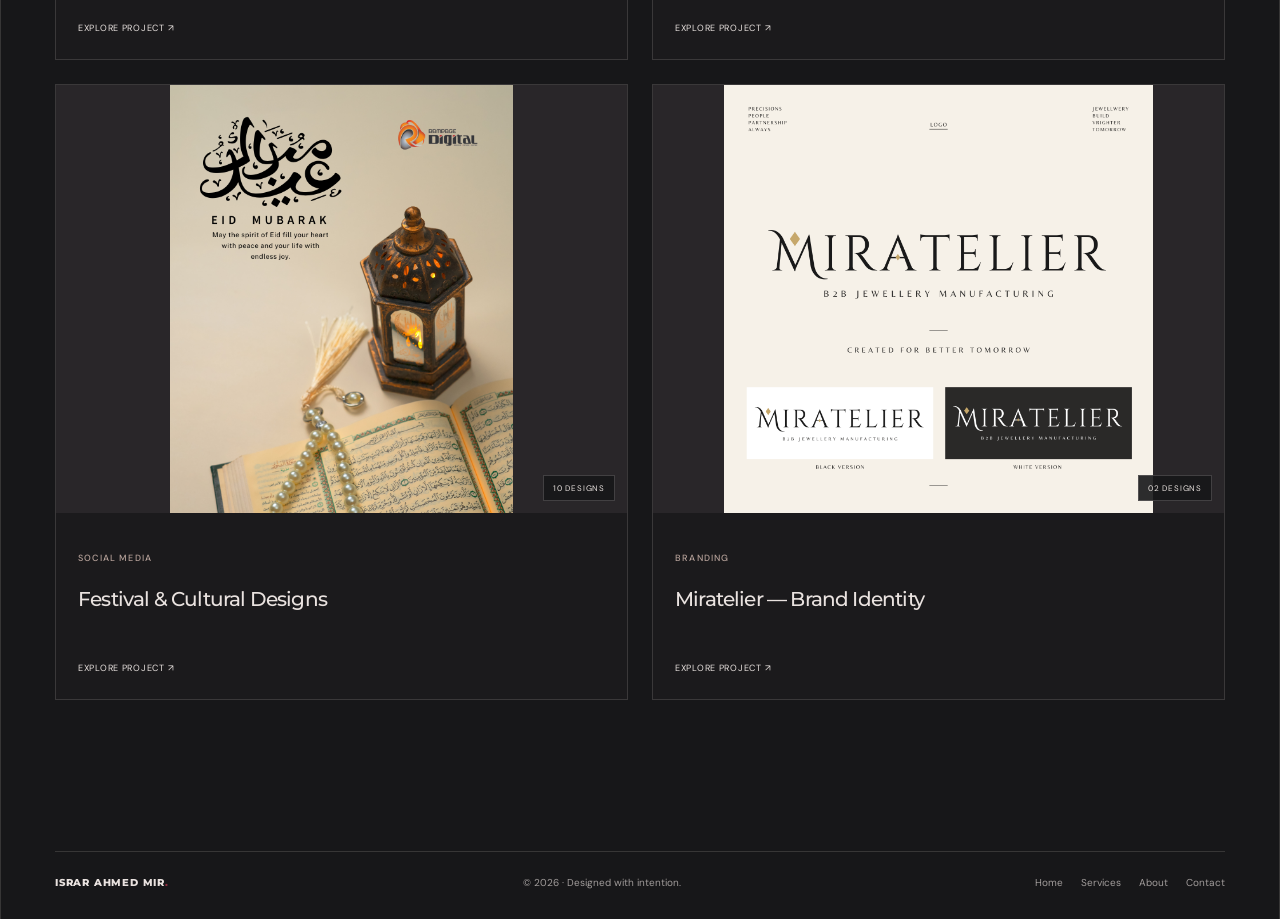
==== commit 2a94fc95: "Update project.html" ====
--- a/project.html
+++ b/project.html
@@ -810,18 +810,20 @@
     });
 
     /* REVEAL ELEMENTS AS THEY ENTER THE VIEWPORT */
-    const revealElements = document.querySelectorAll(".reveal");
-
-    if ("IntersectionObserver" in window) {
-      const revealObserver = new IntersectionObserver(
-        (entries, observer) => {
-          entries.forEach((entry) => {
-            if (entry.isIntersecting) {
-              entry.target.classList.add("is-visible");
-              observer.unobserve(entry.target);
-            }
-          });
-        },
+const revealElements = document.querySelectorAll(".reveal");
+
+if ("IntersectionObserver" in window) {
+  const revealObserver = new IntersectionObserver(
+    (entries, observer) => {
+      entries.forEach((entry) => {
+        if (entry.isIntersecting) {
+          entry.target.classList.add("is-visible");
+          observer.unobserve(entry.target);
+        }
+      });
+    },
+    { threshold: 0.1 }
+  );
         {
           threshold: 0.1,
           rootMargin: "0px 0px -25px 0px"
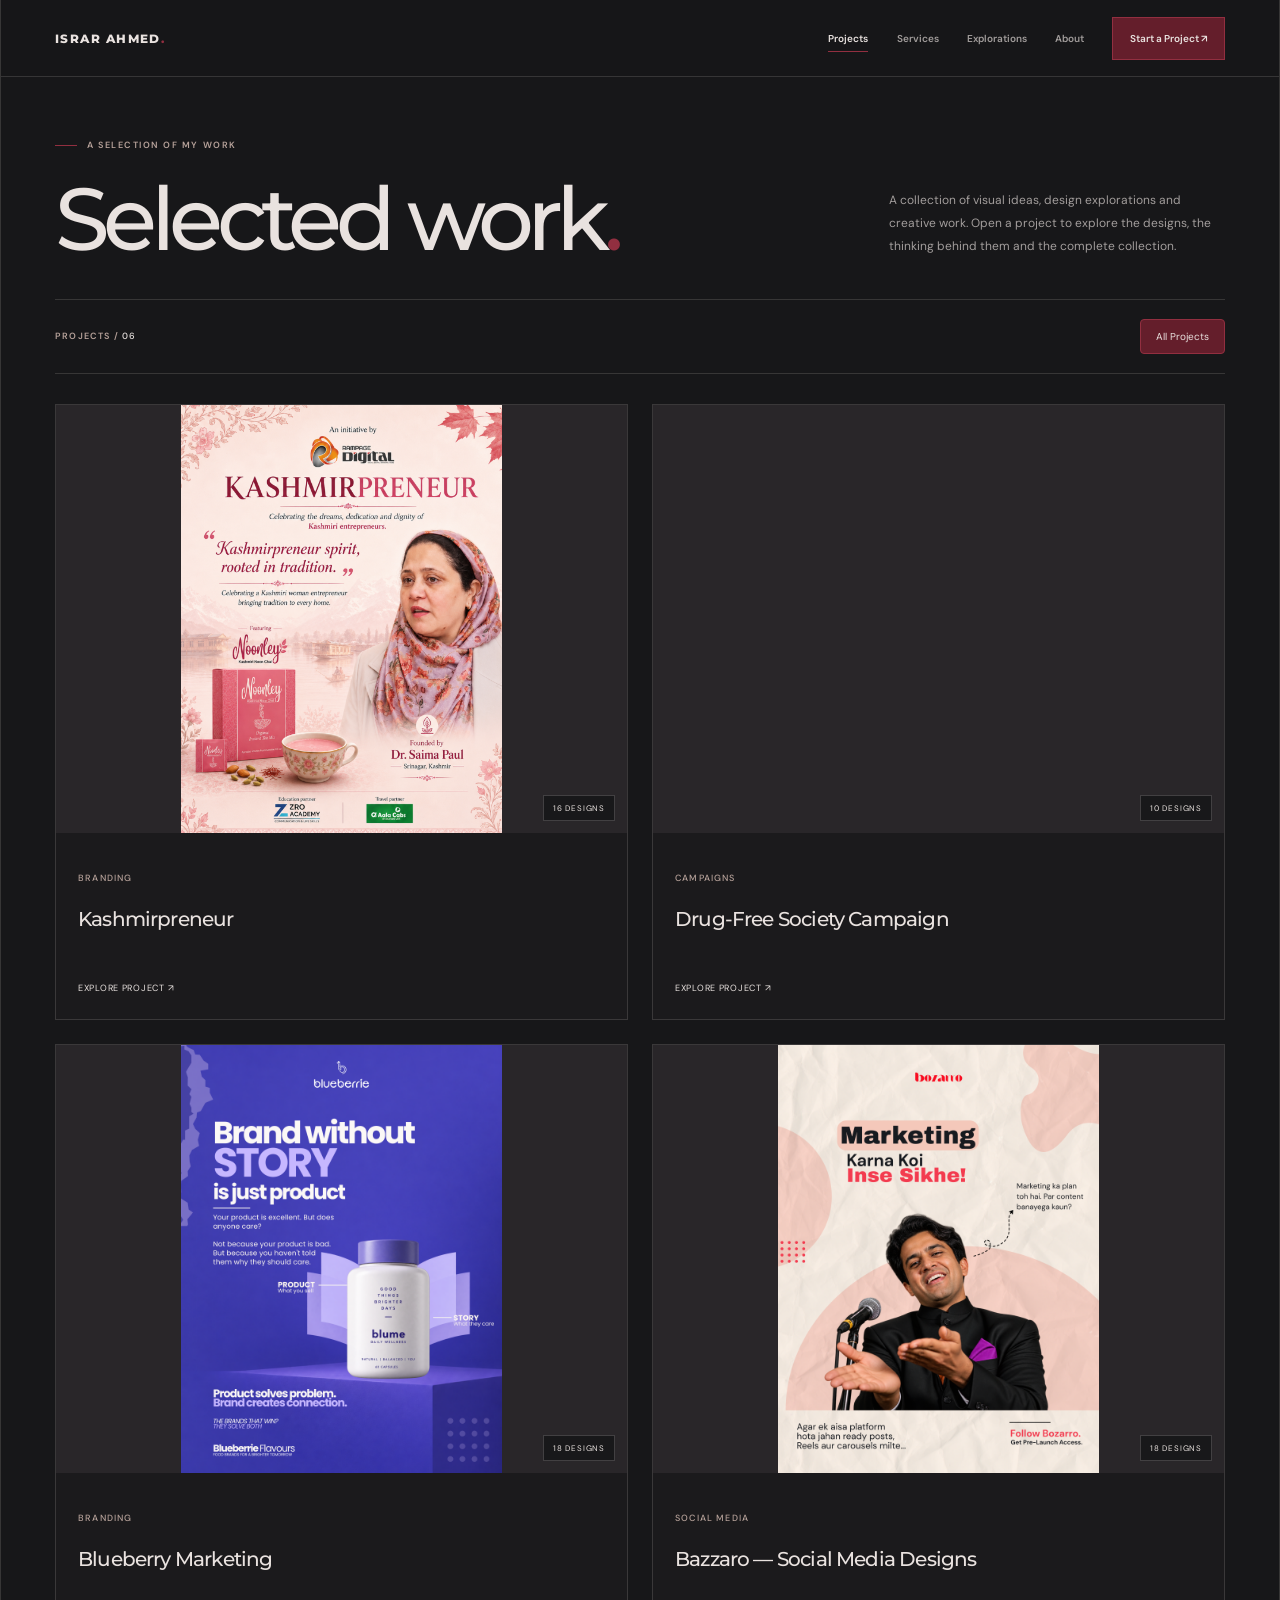
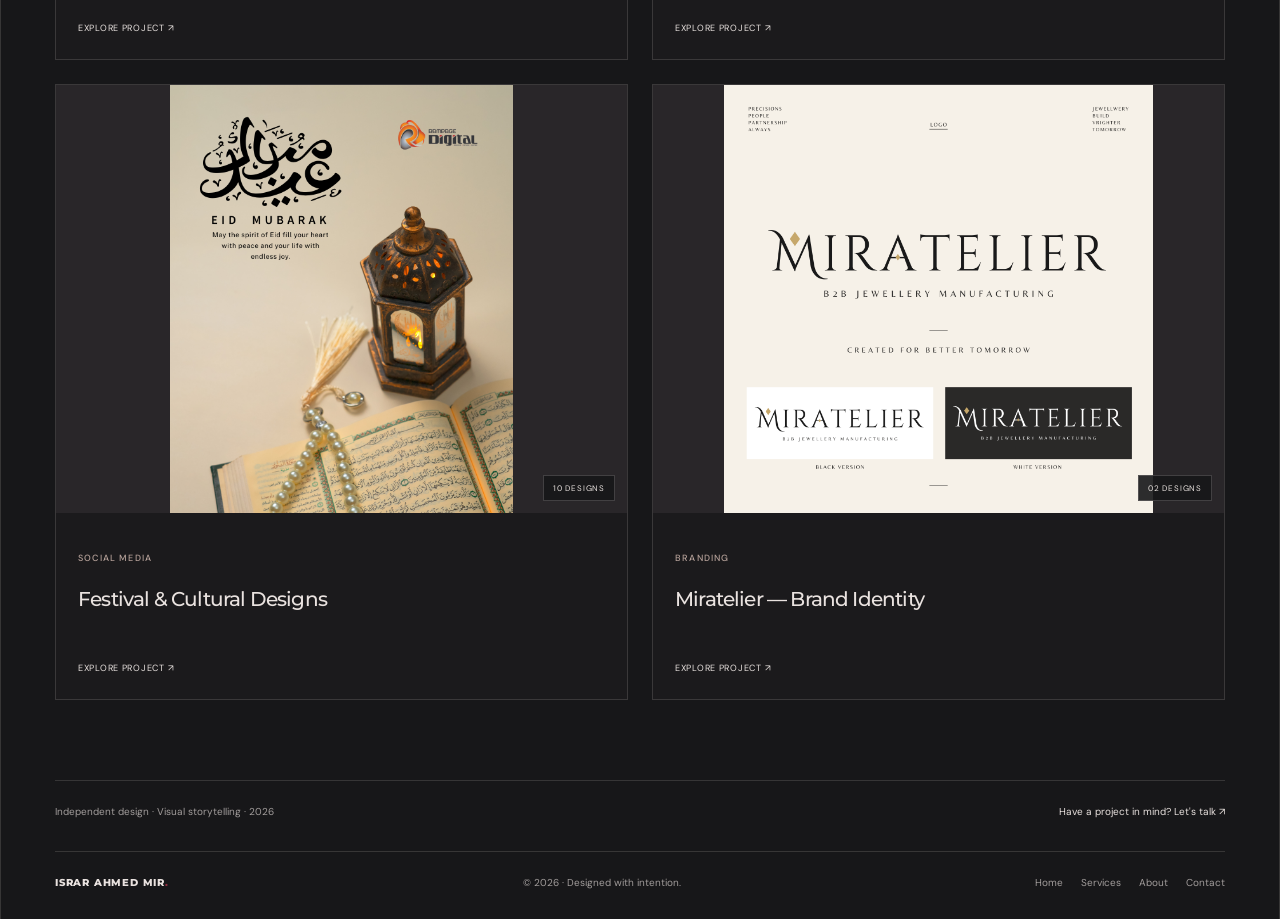
==== commit 7a6701bd: "Update print statement from 'Hello' to 'Goodbye'" ====
--- a/project.html
+++ b/project.html
@@ -824,21 +824,23 @@
     },
     { threshold: 0.1 }
   );
-        {
-          threshold: 0.1,
-          rootMargin: "0px 0px -25px 0px"
-        }
-      );
-
-      revealElements.forEach((element) => {
-        revealObserver.observe(element);
-      });
-    } else {
-      revealElements.forEach((element) => {
-        element.classList.add("is-visible");
-      });
-    }
-
+
+  revealElements.forEach((element) => {
+    revealObserver.observe(element);
+  });
+} else {
+  revealElements.forEach((element) => {
+    element.classList.add("is-visible");
+  });
+}
+
+/* SAFETY FALLBACK: keep content visible if animations fail */
+window.setTimeout(() => {
+  revealElements.forEach((element) => {
+    element.classList.add("is-visible");
+  });
+}, 1500);
+    
     /* UPDATE THE PROJECT COUNT AFTER projects.js RENDERS THE CARDS */
     function updateProjectCount() {
       const grid = document.getElementById("projects-grid");
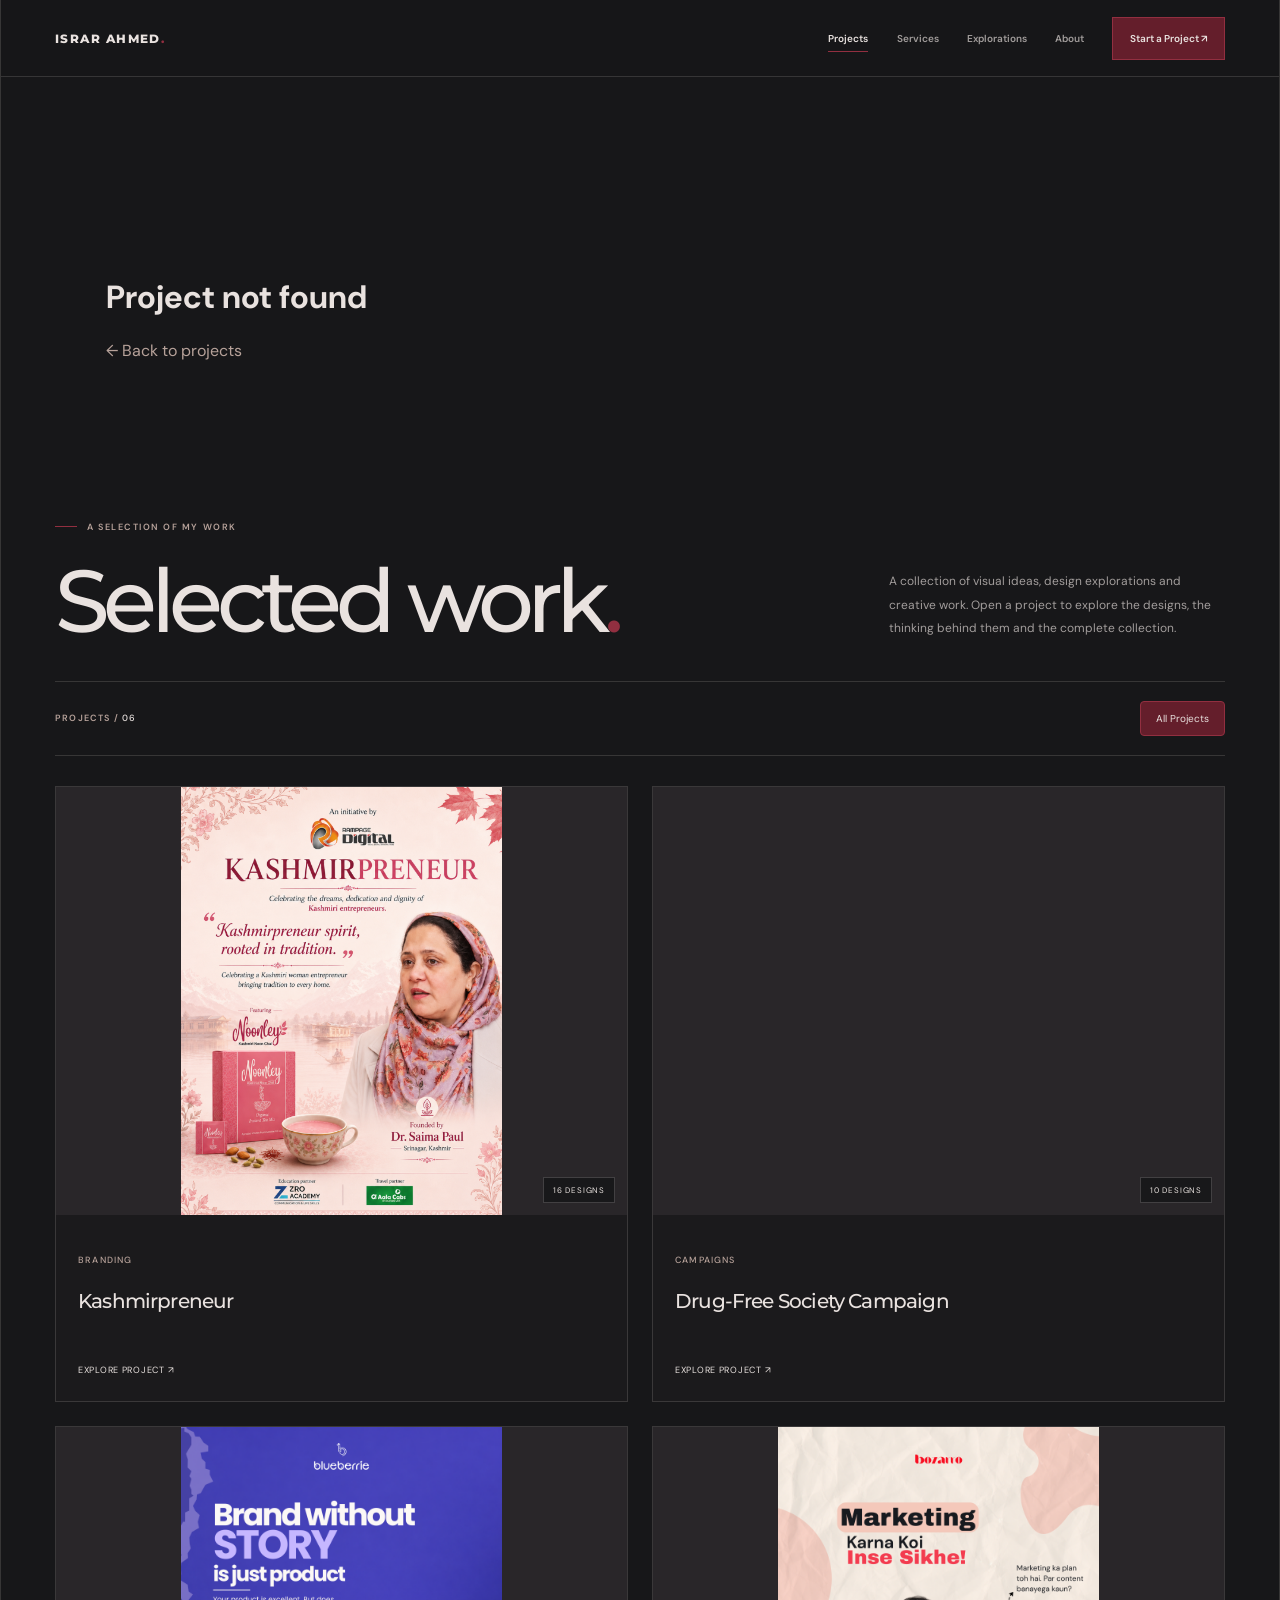
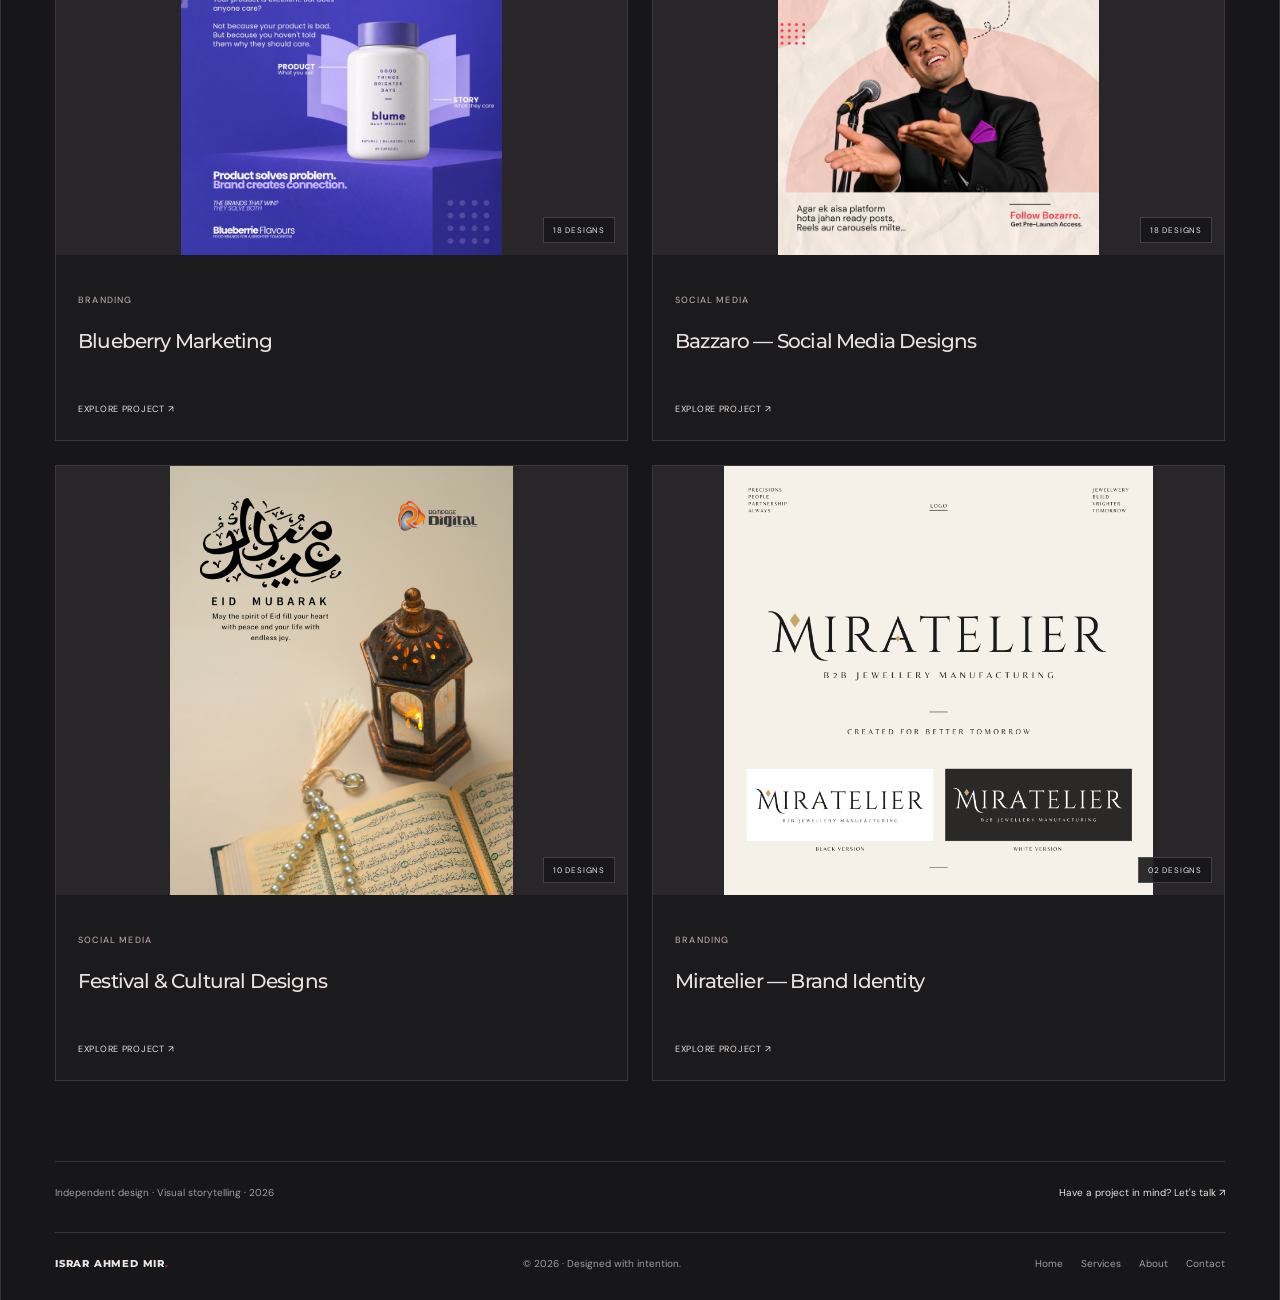
==== commit 8b26ddc9: "Update project.html" ====
--- a/project.html
+++ b/project.html
@@ -722,6 +722,7 @@
     </header>
 
     <main class="container projects-page">
+  <div id="project-detail"></div>
 
       <!-- PAGE TITLE -->
       <section aria-labelledby="pageTitle">
